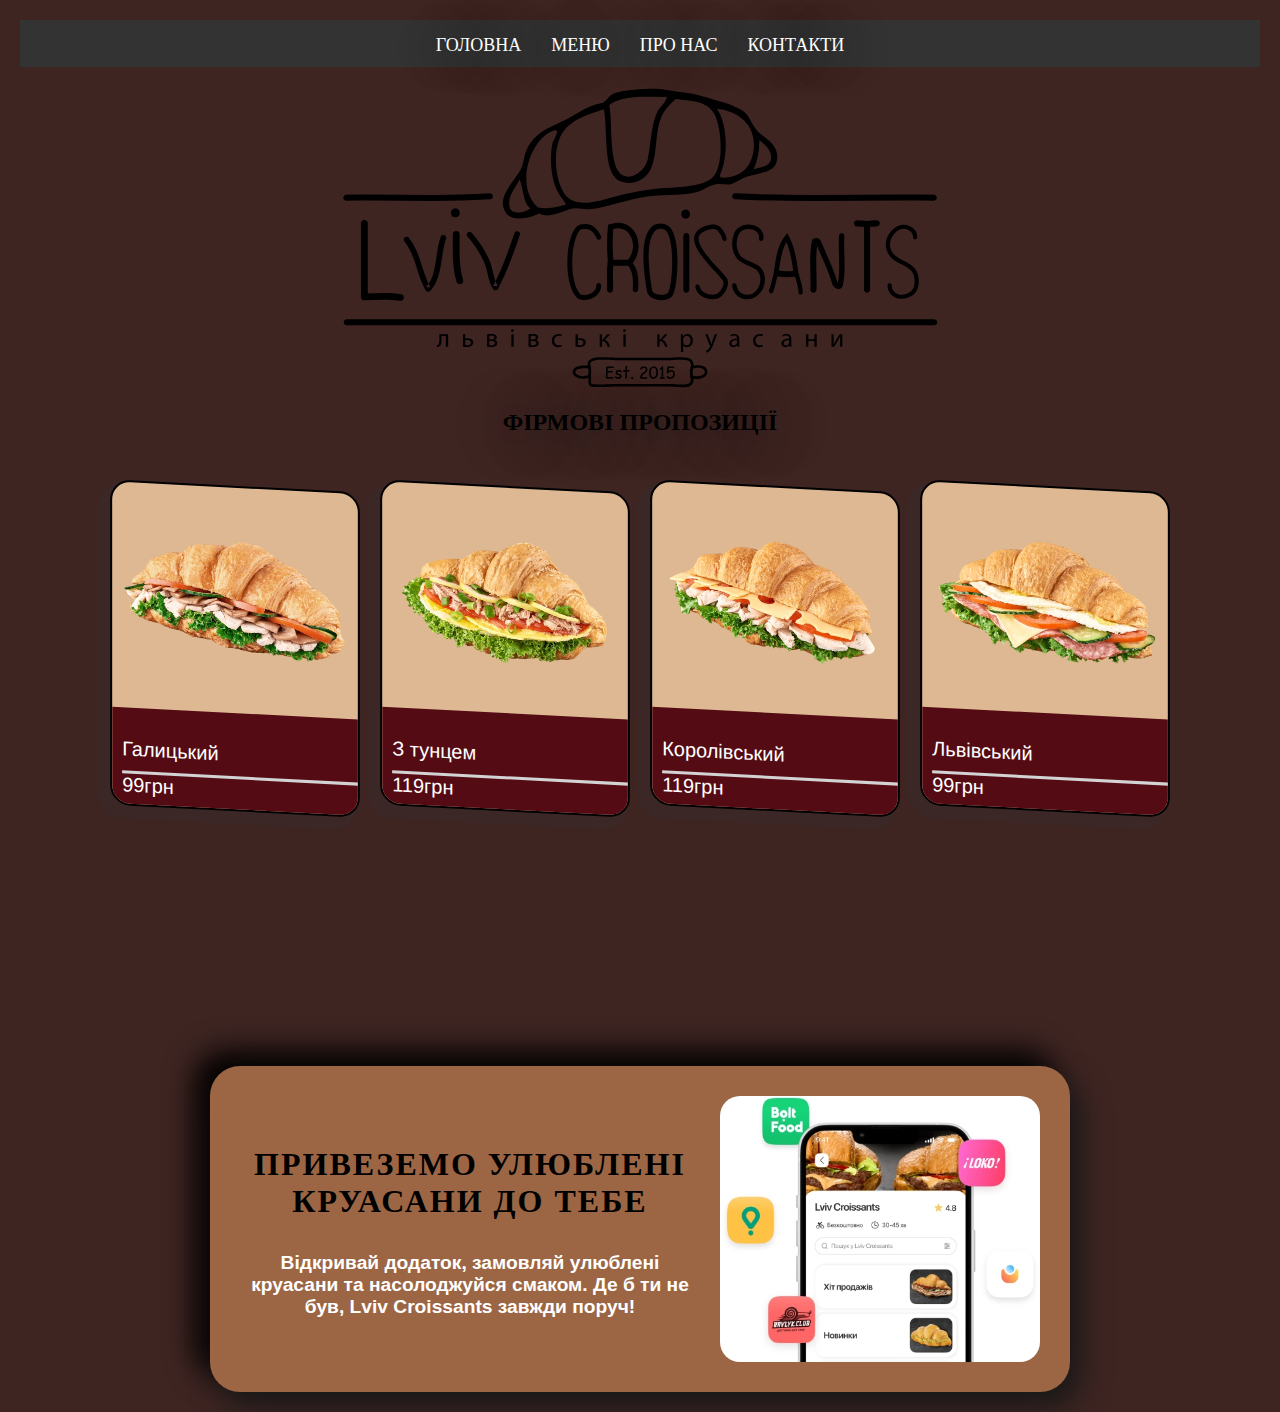
==== index.html @ 05d14b77 "Commit changes" ====
<!DOCTYPE html>
<html lang="uk">
<head>
    <meta charset="UTF-8">
    <meta name="viewport" content="width=device-width, initial-scale=1.0">
    <title>Lviv Croissants</title>
    <link rel="stylesheet" href="styles.css">
</head>
<body>
    <header>
        <nav class="navbar">
            <div class="menu-container">
                <button class="menu-toggle">☰</button>
                <span class="menu-text">Lviv Croissants</span>
            </div>
            <ul class="nav-list">
                <li><a href="index.html">Головна</a></li>
                <li><a href="menu.html">Меню</a></li>
                <li><a href="about.html">Про нас</a></li>
                <li><a href="contacts.html">Контакти</a></li>
            </ul>
            <script src="script.js"></script>
        </nav>
    </header>
    <img src="logo.svg" alt="Логотип" class="logo">
    <header>Фірмові пропозиції</header>
    <div class="cards-container">
    <div class="card">
        
        <div id="cardbrightfilter"></div>
        <div id="cardtop">
        <div id="cardtop">
            <img src="galytskyj.webp" alt="Галицький круасан" class="card-img">
        </div>        
        </div>
        <div id="cardbottom">
        <p id="cardbottomtitle">Галицький</p>
        <p id="cardbottomprice">99грн</p>
        </div>
    </div>
    <div class="card">
        
        <div id="cardbrightfilter"></div>
        <div id="cardtop">
        <div id="cardtop">
            <img src="z-tuentsem.webp" alt="З тунцем" class="card-img">
        </div>        
        </div>
        <div id="cardbottom">
        <p id="cardbottomtitle">З тунцем</p>
        <p id="cardbottomprice">119грн</p>
        </div>
    </div>
    <div class="card">
        
        <div id="cardbrightfilter"></div>
        <div id="cardtop">
        <div id="cardtop">
            <img src="korolivskyj.webp" alt="Королівський" class="card-img">
        </div>        
        </div>
        <div id="cardbottom">
        <p id="cardbottomtitle">Королівський</p>
        <p id="cardbottomprice">119грн</p>
        </div>
    </div>
    <div class="card">
        
        <div id="cardbrightfilter"></div>
        <div id="cardtop">
        <div id="cardtop">
            <img src="lvivskyj.webp" alt="Львівський" class="card-img">
        </div>        
        </div>
        <div id="cardbottom">
        <p id="cardbottomtitle">Львівський</p>
        <p id="cardbottomprice">99грн</p>
        </div>
    </div>
    </div>
    <div class="card1">
        <div class="card-text">
    <h1>Привеземо улюблені круасани до тебе</h1>
    <h2>Відкривай додаток, замовляй улюблені круасани та насолоджуйся смаком. Де б ти не був, Lviv Croissants завжди поруч!</h2>
        </div>
    <img src="dostavka.webp" alt="Доставка" class="card-image">
    </div>
</body>
</html>
---- styles.css ----
body {
background-color: #3e2522;
}
.logo {
    width: 90vw; /* Логотип займає 90% ширини вікна */
    display: block;
    margin: 20px auto;
    height: auto;
    max-width: 600px; /* Максимальна ширина 600 пікселів */
}

@media (max-width: 768px) {
    .logo {
        width: 100vw; /* Логотип займає всю ширину екрана на маленьких екранах */
        margin: 10px auto; /* Зменшуємо відступи на маленьких екранах */
    }
}

@media (max-width: 480px) {
    .logo {
        width: 95vw; /* Трохи зменшуємо ширину для дуже маленьких екранів */
    }
}
header {
    font-family: "cursive", cursive; /* Шрифт */
    font-size: 24px; /* Розмір тексту */
    font-weight: bold; /* Товщина шрифту */
    color: rgb(0, 0, 0); /* Колір тексту */
    text-transform: uppercase; /* Перетворення на великі літери */
    text-align: center; /* Вирівнювання тексту */
    text-shadow: 2px 2px 50px black; /* Тінь тексту */
}
.navbar {
    background-color: #333;
    padding: 10px 20px;
    text-align: center;
    position: relative;
}

.nav-list {
    list-style: none;
    padding: 0;
    margin: 0;
    display: flex;
    justify-content: center;
}

.nav-list li {
    margin: 0 15px;
}

.nav-list a {
    text-decoration: none;
    color: white;
    font-size: 18px;
    font-weight: 500;
    transition: color 0.3s ease;
}

.nav-list a:hover {
    color: #fc6969;
}

.menu-container {
    display: none; /* Приховуємо контейнер на великих екранах */
}

.menu-toggle {
    background-color: transparent;
    border: none;
    color: white;
    font-size: 24px;
    cursor: pointer;
}

.menu-text {
    color: white;
    font-size: 18px;
    font-weight: 500;
    margin-left: 10px; /* Відступ між кнопкою та текстом */
}

@media (max-width: 768px) {
    .navbar {
        padding: 50px 20px 10px 20px;
    }

    .nav-list {
        display: none;
        flex-direction: column;
        position: absolute;
        top: 100%;
        left: 0;
        width: 100%;
        background-color: #333;
    }

    .nav-list.show {
        display: flex;
    }

    .nav-list li {
        margin: 10px 0;
    }

    .menu-container {
        display: flex; /* Показуємо контейнер на маленьких екранах */
        align-items: center; /* Вирівнюємо елементи по вертикалі */
        position: absolute;
        top: 10px;
        left: 10px;
    }
}
.card {
    width: 250px;
    height: 325px;
    background: #ddb892;
    border-radius: 20px;
    box-shadow: -8px 8px 0px 5px rgb(50, 50, 50, 0.2);
    border: solid 2px rgb(0, 0, 0);
    overflow: hidden;
    position: relative;
    transition: all 0.5s ease;
    font-family: Verdana, Geneva, Tahoma, sans-serif;
    transform: rotate(3deg) skewX(3deg);
}

#cardtop {
    width: 100%;
    height: 70%;
    display: flex;
    justify-content: center;
    align-items: center;
    transition: all 0.1s ease;
    color: #000000;
}

#cardtop p {
    font-size: 20px;
    font-weight: 500;
    padding-left: 2px;
}

#cardbottom {
    width: 100%;
    height: 31%;
    border-end-start-radius: 20px;
    border-end-end-radius: 20px;
    background-color: #550b14;
    font-weight: 500;
    font-size: 20px;
    padding: 10px;
    color: #ffffff;
    transition: all 0.2s ease;
}

#cardbottom hr {
    height: 3px;
    background-color: black;
}

#cardbottomtitle {
    margin-bottom: 10px;
}

#cardbottomprice {
    display: flex;
    justify-content: start;
    margin-top: 10px;
    border-top: 3px solid lightgrey;
}

#cardnewfilter {
    width: 75px;
    height: 30px;
    border-radius: 25px;
    background-color: #fc6969;
    position: absolute;
    z-index: 2;
    display: flex;
    color: white;
    align-items: center;
    justify-content: center;
    border-top-right-radius: 0px;
    border-top-left-radius: 0px;
    border-bottom-left-radius: 0px;
    font-weight: 500;
}

.card:hover {
    transform: translateY(-5%);
    box-shadow: 0px 20px 10px rgb(50, 50, 50, 0.2);
}
.card:hover #cardbrightfilter {
    transform: rotate(-42deg) translateX(-15%) translateY(-79%);
}

.card:active #cardtop {
    transform: scale(1.05);
}

.card:active #cardbottom {
    background-color: #fc6969;
}

.card:active #cardbottom {
    color: white;
}

.card:active #cardbottom hr {
    background-color: white;
}
.card-img {
    width: 100%;  /* Щоб займало всю ширину блоку */
    height: auto; /* Автоматична висота для збереження пропорцій */
    object-fit: cover; /* Обрізає, щоб заповнити контейнер */
    border-radius: 10px; /* Закруглені кути (за бажанням) */
}
.cards-container {
    display: flex;
    flex-wrap: wrap;
    gap: 20px;
    justify-content: center; /* Центрує по горизонталі */
    margin-top: 30px;
    min-height: 60vh;
    padding: 20px;
}

.card {
    box-sizing: border-box;
}

.card1 {
    width: 90%;
    max-width: 800px; /* Збільшуємо максимальну ширину, щоб було місце для зображення */
    height: auto;
    border-radius: 30px;
    background: #9c6644;
    box-shadow: 10px 15px 30px rgb(25, 25, 25), -15px -15px 30px rgb(0, 0, 0);
    padding: 30px;
    color: white;
    font-family: sans-serif;
    margin: 20px auto;
    display: flex; /* Використовуємо flexbox */
    align-items: center; /* Вирівнюємо елементи по вертикалі */
}

.card-text {
    flex: 1; /* Текст займає більшу частину простору */
    text-align: center;
}

.card1 h1 {
    font-size: 2em;
    font-family: "cursive", cursive;
    margin-bottom: 1em;
}

.card1 h2 {
    font-size: 1.2em;
}

.card-image {
    width: 40%; /* Зображення займає 40% ширини картки */
    height: auto;
    border-radius: 20px;
    margin-left: 20px; /* Додаємо відступ між текстом та зображенням */
}

@media (max-width: 768px) {
    .card1 {
        flex-direction: column; /* Розміщуємо текст та зображення у стовпець на маленьких екранах */
    }

    .card-text {
        width: 100%; /* Текст займає всю ширину на маленьких екранах */
        margin-bottom: 20px; /* Додаємо відступ між текстом та зображенням */
    }

    .card-image {
        width: 100%; /* Зображення займає всю ширину на маленьких екранах */
        margin-left: 0; /* Прибираємо відступ */
    }
}

h1 {
    text-align: center; /* Центруємо текст */
    font-size: 2.5em; /* Задаємо розмір шрифту */
    font-weight: bold; /* Задаємо жирність шрифту */
    color: #000000; /* Задаємо колір тексту */
    margin-bottom: 30px; /* Задаємо відступ знизу */
    text-transform: uppercase; /* Перетворюємо текст на верхній регістр */
    letter-spacing: 2px; /* Задаємо інтервал між літерами */
    font-family: sans-serif; /* Задаємо шрифт */
}

/* Додаткові стилі для маленьких екранів */
@media (max-width: 768px) {
    h1 {
        font-size: 2em; /* Зменшуємо розмір шрифту на маленьких екранах */
        margin-bottom: 20px; /* Зменшуємо відступ знизу */
    }
}



.product-cards-container {
    display: none;
    flex-wrap: wrap;
    justify-content: center;
    gap: 20px;
    margin: 20px auto;
    max-width: 1200px;
}

.product-cards-container.active {
    display: flex;
}

.product-card {
    display: flex;
    flex-direction: column;
    width: 250px;
    background-color: rgb(15, 15, 15);
    border-radius: 20px;
    box-shadow: 0 0 10px rgba(0, 0, 0, 0.5), inset 0 0 30px rgba(255, 255, 255, 0.1); /* Чорна зовнішня, біла внутрішня */
    color: white;
    transition: 1s;
    padding: 20px;
}

.product-image-container {
    width: 100%;
    height: 150px;
    overflow: hidden;
    border-radius: 10px;
    margin-bottom: 10px;
}

.product-image {
    width: 100%;
    height: 100%;
    object-fit: cover;
}

.product-info {
    text-align: center;
}

.product-title {
    font-size: 1.2em;
    margin-bottom: 5px;
}

.product-price {
    font-size: 0.9em;
    color: #fc6969;
}

.product-description {
    font-size: 0.9em;
    opacity: 0;
    transition: opacity 0.5s;
}

.product-card:hover .product-description {
    opacity: 0.7;
}

.product-card:hover {
    box-shadow: 0 0 15px rgba(0, 0, 0, 0.7), inset 0 0 40px rgba(255, 255, 255, 0.2); /* Чорна зовнішня, біла внутрішня при наведенні */
}

@keyframes rot {
    0%, 100% {
        transform: rotateX(-15deg) translateY(0);
    }
    50% {
        transform: rotateX(-15deg) translateY(-10px);
    }
}

.product-card {
    animation: rot 2s infinite ease;
}

.category-buttons {
    display: flex;
    justify-content: center; /* Вирівнювання кнопок по центру */
    flex-wrap: wrap; /* Дозволяє перенесення кнопок на новий рядок */
}

.category-buttons .category-button {
    padding: 10px 20px;
    text-transform: uppercase;
    border-radius: 8px;
    font-size: 17px;
    font-weight: 500;
    color: #728156;
    text-shadow: none;
    background: #000000;
    cursor: pointer;
    box-shadow: transparent;
    border: 1px solid #98a77c;
    transition: 0.5s ease;
    -webkit-user-select: none;
    -moz-user-select: none;
    -ms-user-select: none;
    user-select: none;
    margin: 5px; /* Додаємо відступи між кнопками */
}

.category-buttons .category-button:hover,
.category-buttons .category-button.active {
    color: #000000;
    background: #98a77c;
    border: 1px solid #98a77c;
    text-shadow: 0 0 5px #e7f5dc, 0 0 10px #e7f5dc, 0 0 20px #e7f5dc;
    box-shadow: 0 0 5px #98a77c, 0 0 20px #98a77c, 0 0 50px #98a77c,
        0 0 100px #98a77c;
}

/* Для екранів менше 768px (наприклад, телефони) */
@media (max-width: 768px) {
    .category-buttons {
        flex-direction: column; /* Розташовуємо кнопки в стовпчик */
        align-items: center; /* Вирівнюємо кнопки по центру */
    }

    .category-buttons .category-button {
        width: 100%; /* Розтягуємо кнопки на всю ширину екрана */
        margin: 5px 0; /* Додаємо відступи між кнопками */
    }
}



body {
    font-family: sans-serif;
    margin: 20px;
}

.about-us {
    max-width: 800px;
    margin: 0 auto;
}

.about-us h1 {
    text-align: center;
    margin-bottom: 20px;
}

.about-us p {
    line-height: 1.6;
    margin-bottom: 10px;
}

.social-media {
    text-align: center;
    margin-top: 30px;
}

.social-media p {
    font-weight: bold;
}


.contact-card {
    width: 400px; /* Збільшена ширина */
    padding: 20px;
    background: #fff;
    border: 6px solid #000;
    box-shadow: 12px 12px 0 #000;
    transition: transform 0.3s, box-shadow 0.3s;
    margin: 50px auto;
}

.contact-card:hover {
    transform: translate(-5px, -5px);
    box-shadow: 17px 17px 0 #000;
}

.contact-title {
    font-size: 32px;
    font-weight: 900;
    color: #000;
    text-transform: uppercase;
    margin-bottom: 15px;
    display: block;
    position: relative;
    overflow: hidden;
}

.contact-title::after {
    content: "";
    position: absolute;
    bottom: 0;
    left: 0;
    width: 90%;
    height: 3px;
    background-color: #000;
    transform: translateX(-100%);
    transition: transform 0.3s;
}

.contact-card:hover .contact-title::after {
    transform: translateX(0);
}

.contact-info {
    font-size: 16px;
    line-height: 1.4;
    color: #000;
    margin-bottom: 20px;
}

.contact-form {
    display: flex;
    flex-direction: column;
    gap: 15px;
}

.contact-form input, .contact-form textarea {
    padding: 10px;
    border: 3px solid #000;
    font-size: 16px;
    font-family: inherit;
    transition: transform 0.3s;
    width: calc(100% - 26px);
}

.contact-form input:focus, .contact-form textarea:focus {
    outline: none;
    transform: scale(1.05);
    background-color: #000;
    color: #ffffff;
}

.contact-button {
    border: 3px solid #000;
    background: #000;
    color: #fff;
    padding: 10px;
    font-size: 18px;
    font-weight: bold;
    text-transform: uppercase;
    cursor: pointer;
    position: relative;
    overflow: hidden;
    transition: transform 0.3s;
    width: 50%;
    height: 100%;
    margin-left: 25%;
}

.contact-button::before {
    content: "Sure?";
    position: absolute;
    top: 0;
    left: 0;
    width: 100%;
    height: 105%;
    background-color: #5ad641;
    color: #000;
    display: flex;
    align-items: center;
    justify-content: center;
    transform: translateY(100%);
    transition: transform 0.3s;
}

.contact-button:hover::before {
    transform: translateY(0);
}

.contact-button:active {
    transform: scale(0.95);
}

@keyframes glitch {
    0% {
        transform: translate(2px, 2px);
    }
    25% {
        transform: translate(-2px, -2px);
    }
    50% {
        transform: translate(-2px, 2px);
    }
    75% {
        transform: translate(2px, -2px);
    }
    100% {
        transform: translate(2px, 2px);
    }
}

.glitch {
    animation: glitch 0.3s infinite;
}
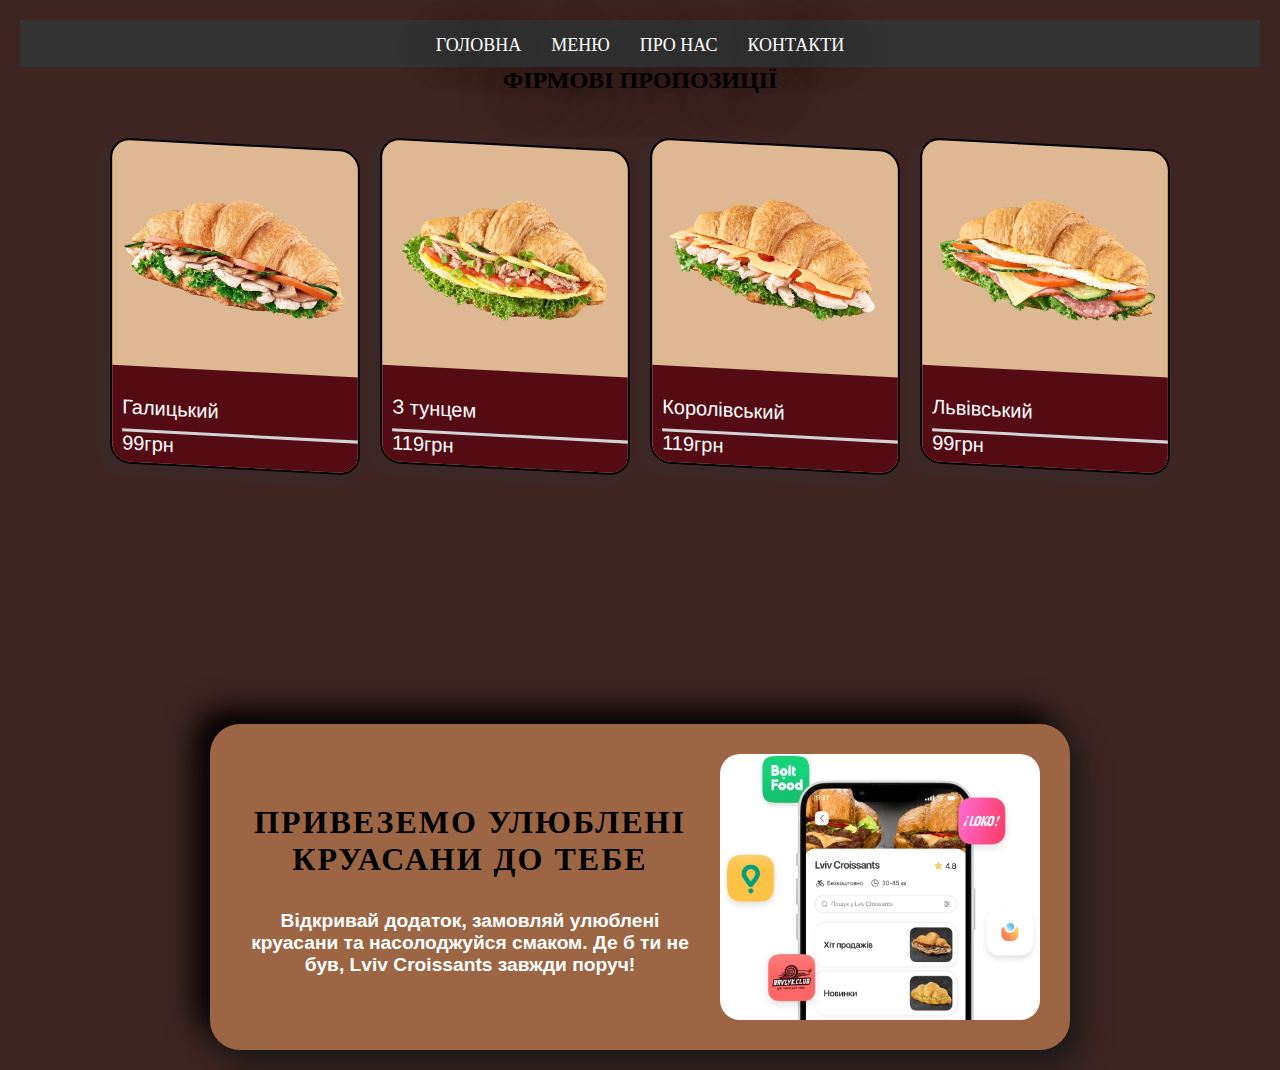
==== commit 6e801368: "Update index.html" ====
--- a/index.html
+++ b/index.html
@@ -22,7 +22,6 @@
             <script src="script.js"></script>
         </nav>
     </header>
-    <img src="logo.svg" alt="Логотип" class="logo">
     <header>Фірмові пропозиції</header>
     <div class="cards-container">
     <div class="card">
@@ -86,4 +85,4 @@
     <img src="dostavka.webp" alt="Доставка" class="card-image">
     </div>
 </body>
-</html>+</html>
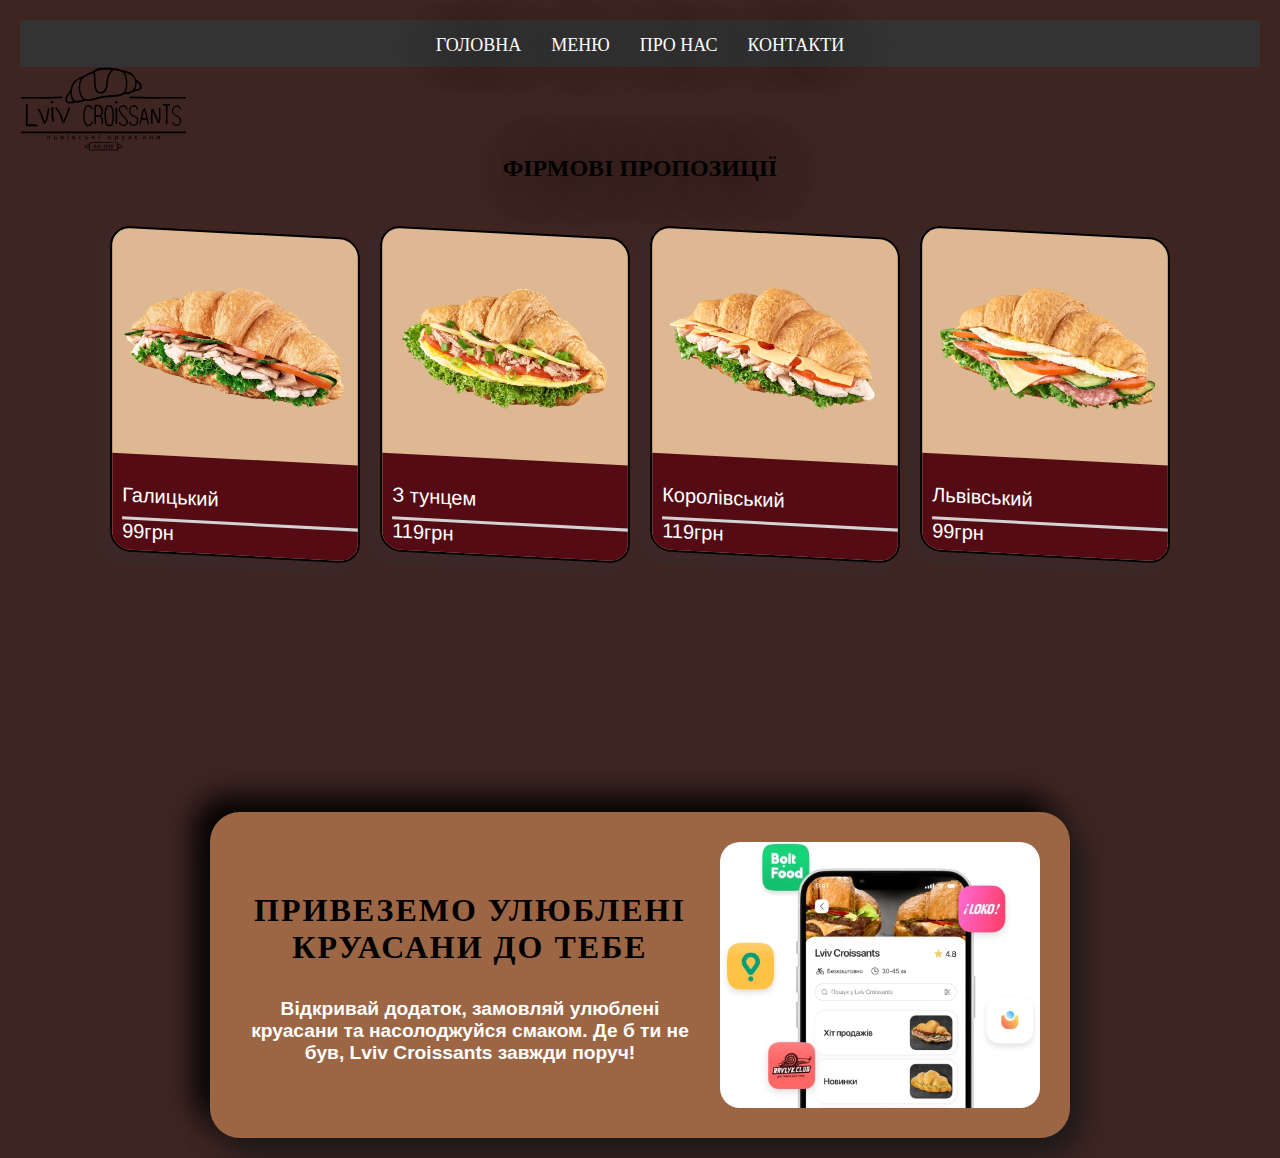
==== commit 29dc0a8f: "Update index.html" ====
--- a/index.html
+++ b/index.html
@@ -22,6 +22,7 @@
             <script src="script.js"></script>
         </nav>
     </header>
+    <img src="logo.svg" alt="Логотип" class="logo">
     <header>Фірмові пропозиції</header>
     <div class="cards-container">
     <div class="card">
--- a/styles.css
+++ b/styles.css
@@ -1,26 +1,7 @@
 body {
 background-color: #3e2522;
 }
-.logo {
-    width: 90vw; /* Логотип займає 90% ширини вікна */
-    display: block;
-    margin: 20px auto;
-    height: auto;
-    max-width: 600px; /* Максимальна ширина 600 пікселів */
-}
-
-@media (max-width: 768px) {
-    .logo {
-        width: 100vw; /* Логотип займає всю ширину екрана на маленьких екранах */
-        margin: 10px auto; /* Зменшуємо відступи на маленьких екранах */
-    }
-}
-
-@media (max-width: 480px) {
-    .logo {
-        width: 95vw; /* Трохи зменшуємо ширину для дуже маленьких екранів */
-    }
-}
+
 header {
     font-family: "cursive", cursive; /* Шрифт */
     font-size: 24px; /* Розмір тексту */
@@ -597,4 +578,4 @@
 
 .glitch {
     animation: glitch 0.3s infinite;
-}+}
